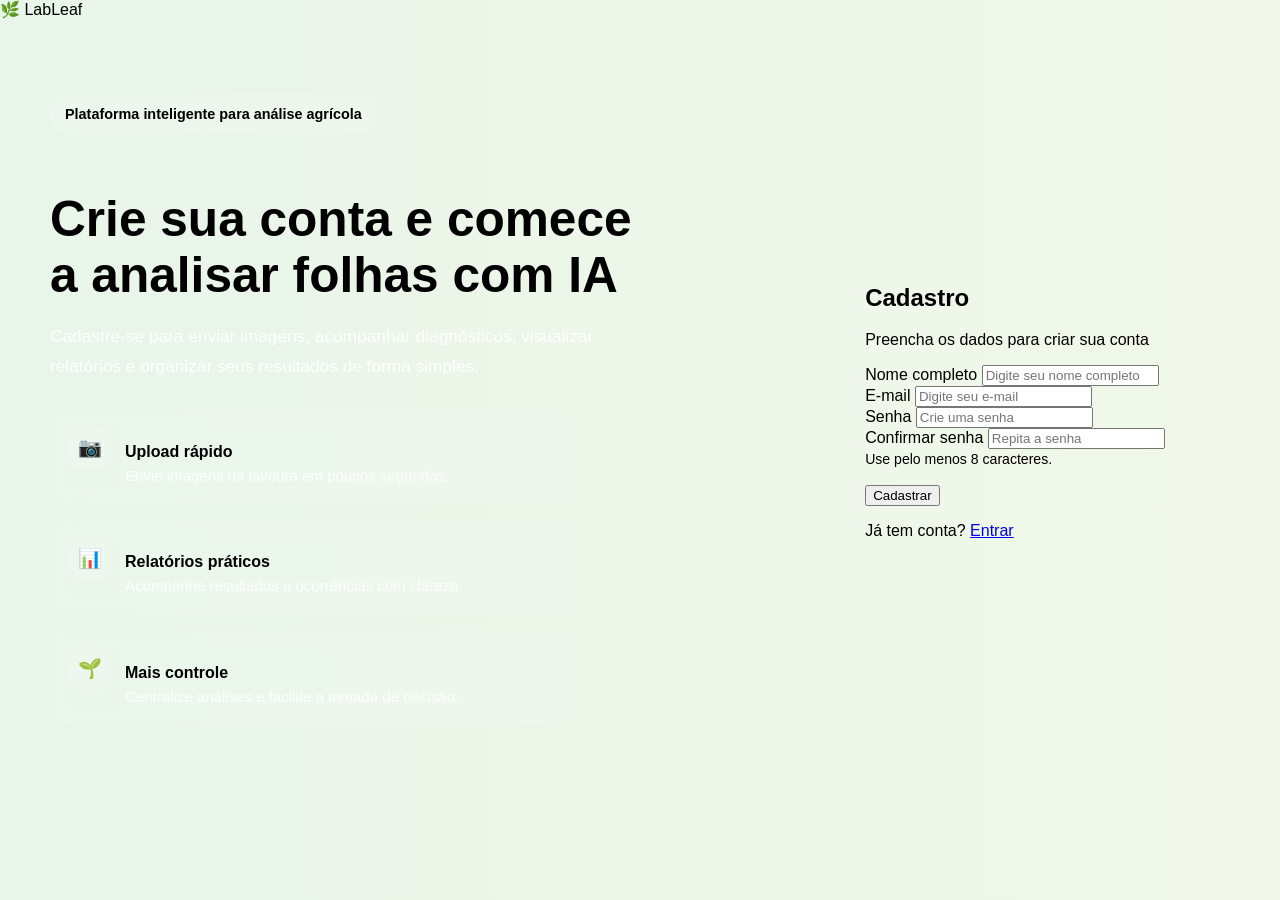
==== cadastro.html @ 976dfda2 "organizado telas de login e cadastro" ====
<!doctype html>
<html lang="pt-BR">
  <head>
    <meta charset="UTF-8" />
    <meta name="viewport" content="width=device-width, initial-scale=1.0" />
    <title>Cadastro - LabLeaf</title>
    <link rel="stylesheet" href="style.css" />
    <link rel="stylesheet" href="cadastro.css" />
  </head>
  <body>
    <div class="page">
      <div class="overlay"></div>

      <header class="topbar">
        <div class="logo">
          <span class="logo-icon">🌿</span>
          <span>LabLeaf</span>
        </div>
      </header>

      <main class="cadastro-wrapper">
        <section class="cadastro-left">
          <span class="hero-badge"
            >Plataforma inteligente para análise agrícola</span
          >

          <h1>Crie sua conta e comece a analisar folhas com IA</h1>

          <p>
            Cadastre-se para enviar imagens, acompanhar diagnósticos, visualizar
            relatórios e organizar seus resultados de forma simples.
          </p>

          <div class="hero-highlights">
            <div class="highlight-card">
              <div class="highlight-icon">📷</div>
              <div>
                <h3>Upload rápido</h3>
                <p>Envie imagens da lavoura em poucos segundos.</p>
              </div>
            </div>

            <div class="highlight-card">
              <div class="highlight-icon">📊</div>
              <div>
                <h3>Relatórios práticos</h3>
                <p>Acompanhe resultados e ocorrências com clareza.</p>
              </div>
            </div>

            <div class="highlight-card">
              <div class="highlight-icon">🌱</div>
              <div>
                <h3>Mais controle</h3>
                <p>Centralize análises e facilite a tomada de decisão.</p>
              </div>
            </div>
          </div>
        </section>

        <section class="cadastro-right">
          <div class="form-card cadastro-card">
            <h2>Cadastro</h2>
            <p class="subtitle">Preencha os dados para criar sua conta</p>

            <form onsubmit="cadastrar(event)">
              <div class="input-group">
                <label for="nome">Nome completo</label>
                <input
                  type="text"
                  id="nome"
                  placeholder="Digite seu nome completo"
                  required
                />
              </div>

              <div class="input-group">
                <label for="email">E-mail</label>
                <input
                  type="email"
                  id="email"
                  placeholder="Digite seu e-mail"
                  required
                />
              </div>

              <div class="input-group">
                <label for="senha">Senha</label>
                <input
                  type="password"
                  id="senha"
                  placeholder="Crie uma senha"
                  required
                />
              </div>

              <div class="input-group">
                <label for="confirmarSenha">Confirmar senha</label>
                <input
                  type="password"
                  id="confirmarSenha"
                  placeholder="Repita a senha"
                  required
                />
              </div>

              <div class="password-tips">
                <span>Use pelo menos 8 caracteres.</span>
              </div>

              <button type="submit" class="btn-primary">Cadastrar</button>

              <p class="form-link-text">
                Já tem conta? <a href="login.html">Entrar</a>
              </p>
            </form>
          </div>
        </section>
      </main>
    </div>

    <script src="auth.js"></script>
  </body>
</html>
---- style.css ----
*{
  box-sizing: border-box;
}

body{
  margin: 0;
  padding: 0;
  font-family: Arial, Helvetica, sans-serif;
  background: linear-gradient(to right, #e8f5e9, #f1f8e9);
  min-height: 100vh;
  display: flex;
  flex-direction: column;
}

.container{
  width: 100%;
  max-width: 1200px;
  margin: 0 auto;
  padding: 40px 20px;
  flex: 1;
}

.cabecalho {
    width: 100%;
    height: 80px;
    background: linear-gradient(90deg, #0F3D66 0%, #1F5F8B 50%, #4FA3A5 100%);
    display: flex;
    align-items: center;
    justify-content: space-between;
    padding: 0 30px;
    color: white;
}

.logo-area {
    display: flex;
    align-items: center;
}

.logo-img {
    height: 55px;
    width: auto;
    object-fit: contain;
}

.menu {
    display: flex;
    gap: 30px;
}

.menu a {
    text-decoration: none;
    color: rgba(255, 255, 255, 0.85);
    font-size: 15px;
    transition: 0.3s;
    position: relative;
}

.menu a:hover {
    color: white;
}

.menu .active {
    font-weight: bold;
}

.menu .active::after {
    content: "";
    position: absolute;
    left: 0;
    bottom: -8px;
    width: 100%;
    height: 3px;
    background: #7EC8E3;
    border-radius: 2px;
}

.user {
    display: flex;
    align-items: center;
    gap: 8px;
    font-size: 14px;
    text-decoration: none;
    color: white;
    padding: 8px 12px;
    border-radius: 8px;
    transition: background 0.3s ease;
}

.user:hover {
    background: rgba(255, 255, 255, 0.12);
}

.user-icon {
    font-size: 18px;
}

.seta {
    font-size: 11px;
}

.bg{
  width: 30px;
  height: auto;
  cursor: pointer;
  margin-right: 10px;
}

.agri{
  color: white;
  font-size: 25px;
  text-decoration: none;
}

.conteudo-principal-escrito-titulo{
  font-size: clamp(32px, 5vw, 56px);
  margin-bottom: 20px;
}

.corpo-secundario-titulo{
  color: #2e7d32;
}

.upload{
  cursor: pointer;
  padding: 14px 20px;
  border-radius: 8px;
  border: 2px solid #333;
  background: white;
  font-size: 15px;
  transition: 0.2s;
}

.upload:hover{
  background: #f0f0f0;
}

.footer-contato{
  display: flex;
  justify-content: space-between;
  align-items: center;
  background: linear-gradient(90deg, #0F3D66 0%, #1F5F8B 50%, #4FA3A5 100%);
  color: white;
  padding: 18px 20px;
  gap: 15px;
}

.github-link{
  color: white;
  text-decoration: none;
  font-weight: bold;
  padding: 10px 15px;
  border-radius: 5px;
}

.github-link:hover{
  background-color: #c7c9c8;
  color: black;
}

img{
  max-width: 100%;
  height: auto;
  display: block;
  margin-top: 10px;
}

@media (max-width: 768px){
  .cabecalho{
    padding: 10px;
  }

  .agri{
    font-size: 20px;
  }

  .bg{
    width: 26px;
  }

  .conteudo-principal-escrito-titulo{
    font-size: 30px;
  }

  .footer-contato{
    flex-direction: column;
    text-align: center;
    gap: 12px;
  }

  .footer-contato h4{
    margin: 0;
  }

  .upload{
    max-width: 100%;
  }

  .github-link{
    width: 100%;
    max-width: 220px;
    text-align: center;
  }
}

#previewImagem{
  max-width: 400px;
  width: 100%;
  height: auto;
  margin-top: 15px;
  border-radius: 8px;
}

#nomeArquivo{
  margin-top: 10px;
  font-size: 14px;
  color: #333;
}
---- cadastro.css ----
.cadastro-wrapper {
  position: relative;
  z-index: 2;
  min-height: calc(100vh - 88px);
  display: grid;
  grid-template-columns: 1.15fr 430px;
  align-items: center;
  gap: 48px;
  padding: 10px 50px 40px;
}

.cadastro-left {
  color: var(--branco);
  max-width: 620px;
}

.hero-badge {
  display: inline-block;
  margin-bottom: 18px;
  padding: 10px 14px;
  border-radius: 999px;
  background: rgba(255, 255, 255, 0.14);
  border: 1px solid rgba(255, 255, 255, 0.18);
  font-size: 0.9rem;
  font-weight: 600;
}

.cadastro-left h1 {
  font-size: 3.1rem;
  line-height: 1.12;
  margin-bottom: 18px;
}

.cadastro-left p {
  font-size: 1.08rem;
  line-height: 1.75;
  color: rgba(255, 255, 255, 0.92);
  max-width: 560px;
  margin-bottom: 28px;
}

.hero-highlights {
  display: grid;
  gap: 16px;
  max-width: 520px;
}

.highlight-card {
  display: flex;
  align-items: flex-start;
  gap: 14px;
  background: rgba(255, 255, 255, 0.1);
  border: 1px solid rgba(255, 255, 255, 0.16);
  border-radius: 18px;
  padding: 16px 18px;
  backdrop-filter: blur(8px);
}

.highlight-icon {
  width: 42px;
  height: 42px;
  border-radius: 12px;
  display: flex;
  align-items: center;
  justify-content: center;
  background: rgba(255, 255, 255, 0.16);
  font-size: 1.2rem;
  flex-shrink: 0;
}

.highlight-card h3 {
  font-size: 1rem;
  margin-bottom: 4px;
  color: var(--branco);
}

.highlight-card p {
  font-size: 0.94rem;
  line-height: 1.5;
  color: rgba(255, 255, 255, 0.88);
  margin: 0;
}

.cadastro-right {
  display: flex;
  justify-content: center;
}

.cadastro-card {
  max-width: 430px;
}

.password-tips {
  margin: 2px 0 18px;
  font-size: 0.88rem;
  color: var(--texto-suave);
}

@media (max-width: 1080px) {
  .cadastro-wrapper {
    grid-template-columns: 1fr;
    justify-items: center;
    gap: 34px;
    padding: 20px 24px 40px;
  }

  .cadastro-left {
    max-width: 760px;
    text-align: center;
  }
}

@media (max-width: 680px) {
  .cadastro-wrapper {
    padding: 12px 16px 30px;
  }

  .cadastro-left h1 {
    font-size: 2.3rem;
  }

  .cadastro-left p {
    font-size: 1rem;
  }
}
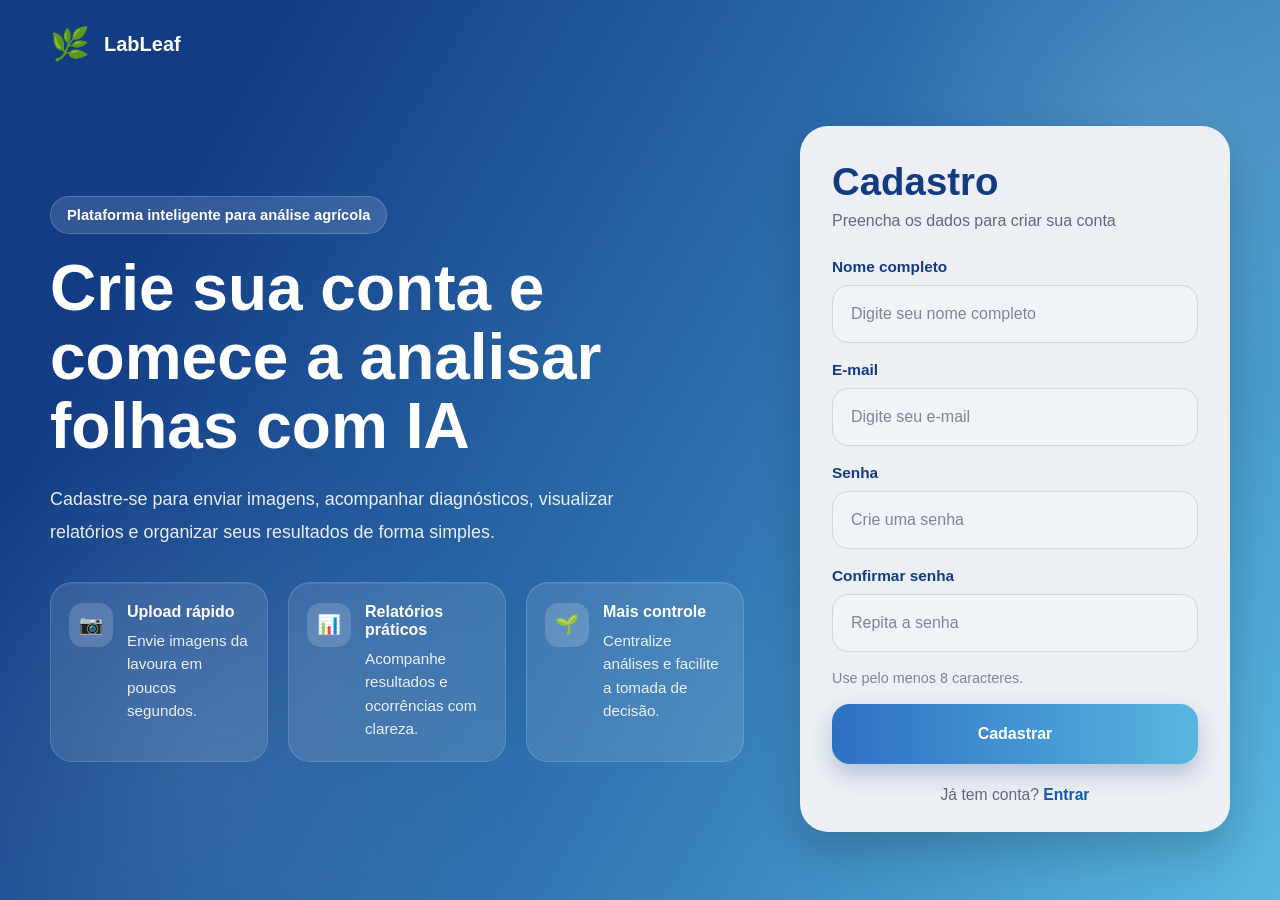
==== commit ef203a27: "cadastro" ====
--- a/cadastro.html
+++ b/cadastro.html
@@ -4,7 +4,6 @@
     <meta charset="UTF-8" />
     <meta name="viewport" content="width=device-width, initial-scale=1.0" />
     <title>Cadastro - LabLeaf</title>
-    <link rel="stylesheet" href="style.css" />
     <link rel="stylesheet" href="cadastro.css" />
   </head>
   <body>
--- a/cadastro.css
+++ b/cadastro.css
@@ -1,125 +1,394 @@
+:root {
+  --azul-escuro: #123c84;
+  --azul-medio: #2d6fc4;
+  --azul-claro: #58b7df;
+  --branco: #ffffff;
+  --branco-suave: rgba(255, 255, 255, 0.9);
+  --card-claro: #eceff3;
+  --texto-escuro: #133b82;
+  --texto-medio: #5d6b7f;
+  --texto-suave: #7b8798;
+  --borda-input: #cfd6df;
+  --sombra-card: 0 18px 40px rgba(0, 0, 0, 0.18);
+  --sombra-botao: 0 10px 22px rgba(23, 78, 155, 0.28);
+}
+
+* {
+  margin: 0;
+  padding: 0;
+  box-sizing: border-box;
+}
+
+html,
+body {
+  min-height: 100vh;
+  font-family: "Segoe UI", Tahoma, Geneva, Verdana, sans-serif;
+}
+
+body {
+  background: linear-gradient(120deg, var(--azul-escuro) 15%, #3278b4 60%, var(--azul-claro) 100%);
+  color: var(--branco);
+}
+
+.page {
+  position: relative;
+  min-height: 100vh;
+  overflow: hidden;
+}
+
+.overlay {
+  position: absolute;
+  inset: 0;
+  background:
+    radial-gradient(circle at 15% 85%, rgba(255, 255, 255, 0.08), transparent 25%),
+    radial-gradient(circle at 90% 15%, rgba(255, 255, 255, 0.1), transparent 20%);
+  z-index: 1;
+  pointer-events: none;
+}
+
+.topbar {
+  position: relative;
+  z-index: 2;
+  height: 88px;
+  display: flex;
+  align-items: center;
+  padding: 0 50px;
+}
+
+.logo {
+  display: flex;
+  align-items: center;
+  gap: 14px;
+  font-size: 1.25rem;
+  font-weight: 700;
+  color: var(--branco);
+}
+
+.logo-icon {
+  font-size: 2rem;
+  line-height: 1;
+}
+
 .cadastro-wrapper {
   position: relative;
   z-index: 2;
   min-height: calc(100vh - 88px);
   display: grid;
-  grid-template-columns: 1.15fr 430px;
-  align-items: center;
-  gap: 48px;
+  grid-template-columns: minmax(0, 1.1fr) 430px;
+  align-items: center;
+  gap: 56px;
   padding: 10px 50px 40px;
 }
 
 .cadastro-left {
-  color: var(--branco);
-  max-width: 620px;
+  max-width: 700px;
+  color: var(--branco);
 }
 
 .hero-badge {
   display: inline-block;
-  margin-bottom: 18px;
-  padding: 10px 14px;
+  margin-bottom: 20px;
+  padding: 10px 16px;
   border-radius: 999px;
   background: rgba(255, 255, 255, 0.14);
   border: 1px solid rgba(255, 255, 255, 0.18);
-  font-size: 0.9rem;
+  color: var(--branco);
+  font-size: 0.92rem;
   font-weight: 600;
+  backdrop-filter: blur(8px);
 }
 
 .cadastro-left h1 {
-  font-size: 3.1rem;
-  line-height: 1.12;
-  margin-bottom: 18px;
-}
-
-.cadastro-left p {
-  font-size: 1.08rem;
-  line-height: 1.75;
-  color: rgba(255, 255, 255, 0.92);
-  max-width: 560px;
-  margin-bottom: 28px;
+  font-size: 4rem;
+  line-height: 1.08;
+  font-weight: 800;
+  margin-bottom: 22px;
+  max-width: 680px;
+}
+
+.cadastro-left > p {
+  font-size: 1.12rem;
+  line-height: 1.8;
+  color: var(--branco-suave);
+  max-width: 620px;
+  margin-bottom: 34px;
 }
 
 .hero-highlights {
   display: grid;
-  gap: 16px;
-  max-width: 520px;
+  grid-template-columns: repeat(3, minmax(0, 1fr));
+  gap: 20px;
+  max-width: 860px;
 }
 
 .highlight-card {
   display: flex;
   align-items: flex-start;
   gap: 14px;
-  background: rgba(255, 255, 255, 0.1);
-  border: 1px solid rgba(255, 255, 255, 0.16);
-  border-radius: 18px;
-  padding: 16px 18px;
-  backdrop-filter: blur(8px);
+  min-height: 132px;
+  padding: 20px 18px;
+  background: rgba(255, 255, 255, 0.11);
+  border: 1px solid rgba(255, 255, 255, 0.14);
+  border-radius: 22px;
+  backdrop-filter: blur(10px);
+  box-shadow: inset 0 1px 0 rgba(255, 255, 255, 0.08);
 }
 
 .highlight-icon {
-  width: 42px;
-  height: 42px;
-  border-radius: 12px;
+  width: 44px;
+  height: 44px;
+  border-radius: 14px;
+  flex-shrink: 0;
   display: flex;
   align-items: center;
   justify-content: center;
   background: rgba(255, 255, 255, 0.16);
   font-size: 1.2rem;
-  flex-shrink: 0;
 }
 
 .highlight-card h3 {
   font-size: 1rem;
-  margin-bottom: 4px;
-  color: var(--branco);
+  font-weight: 700;
+  color: var(--branco);
+  margin-bottom: 8px;
 }
 
 .highlight-card p {
-  font-size: 0.94rem;
-  line-height: 1.5;
-  color: rgba(255, 255, 255, 0.88);
+  font-size: 0.95rem;
+  line-height: 1.55;
+  color: rgba(255, 255, 255, 0.9);
   margin: 0;
 }
 
 .cadastro-right {
   display: flex;
   justify-content: center;
+  align-items: center;
+}
+
+.form-card {
+  width: 100%;
+  background: var(--card-claro);
+  border-radius: 28px;
+  padding: 34px 32px 28px;
+  box-shadow: var(--sombra-card);
 }
 
 .cadastro-card {
   max-width: 430px;
 }
 
+.form-card h2 {
+  font-size: 2.4rem;
+  color: var(--texto-escuro);
+  font-weight: 800;
+  margin-bottom: 8px;
+}
+
+.subtitle {
+  color: var(--texto-medio);
+  font-size: 1rem;
+  margin-bottom: 28px;
+}
+
+form {
+  width: 100%;
+}
+
+.input-group {
+  margin-bottom: 18px;
+}
+
+.input-group label {
+  display: block;
+  margin-bottom: 9px;
+  color: var(--texto-escuro);
+  font-size: 0.96rem;
+  font-weight: 700;
+}
+
+.input-group input {
+  width: 100%;
+  height: 58px;
+  border: 1px solid var(--borda-input);
+  border-radius: 16px;
+  padding: 0 18px;
+  background: #f0f3f7;
+  font-size: 1rem;
+  color: #24374f;
+  outline: none;
+  transition: 0.2s ease;
+}
+
+.input-group input::placeholder {
+  color: #7d8794;
+}
+
+.input-group input:focus {
+  border-color: var(--azul-medio);
+  background: #f7f9fb;
+  box-shadow: 0 0 0 4px rgba(45, 111, 196, 0.12);
+}
+
 .password-tips {
-  margin: 2px 0 18px;
-  font-size: 0.88rem;
+  margin: 4px 0 18px;
+  font-size: 0.9rem;
   color: var(--texto-suave);
 }
 
-@media (max-width: 1080px) {
+.btn-primary {
+  width: 100%;
+  height: 60px;
+  border: none;
+  border-radius: 18px;
+  background: linear-gradient(90deg, var(--azul-medio), var(--azul-claro));
+  color: var(--branco);
+  font-size: 1rem;
+  font-weight: 800;
+  cursor: pointer;
+  box-shadow: var(--sombra-botao);
+  transition: transform 0.2s ease, opacity 0.2s ease;
+}
+
+.btn-primary:hover {
+  opacity: 0.95;
+  transform: translateY(-1px);
+}
+
+.btn-primary:active {
+  transform: translateY(0);
+}
+
+.form-link-text {
+  margin-top: 22px;
+  text-align: center;
+  font-size: 0.98rem;
+  color: var(--texto-medio);
+}
+
+.form-link-text a {
+  color: #1458b3;
+  font-weight: 700;
+  text-decoration: none;
+}
+
+.form-link-text a:hover {
+  text-decoration: underline;
+}
+
+@media (max-width: 1180px) {
   .cadastro-wrapper {
     grid-template-columns: 1fr;
-    justify-items: center;
-    gap: 34px;
-    padding: 20px 24px 40px;
+    gap: 38px;
+    padding: 20px 28px 40px;
   }
 
   .cadastro-left {
-    max-width: 760px;
+    max-width: 850px;
     text-align: center;
-  }
-}
-
-@media (max-width: 680px) {
+    margin: 0 auto;
+  }
+
+  .cadastro-left h1,
+  .cadastro-left > p {
+    max-width: none;
+  }
+
+  .hero-highlights {
+    grid-template-columns: repeat(3, minmax(0, 1fr));
+    max-width: none;
+  }
+
+  .cadastro-right {
+    width: 100%;
+  }
+}
+
+@media (max-width: 860px) {
+  .topbar {
+    padding: 0 22px;
+  }
+
   .cadastro-wrapper {
-    padding: 12px 16px 30px;
+    padding: 12px 22px 34px;
   }
 
   .cadastro-left h1 {
-    font-size: 2.3rem;
-  }
-
-  .cadastro-left p {
+    font-size: 2.9rem;
+  }
+
+  .hero-highlights {
+    grid-template-columns: 1fr;
+    max-width: 540px;
+    margin: 0 auto;
+  }
+
+  .highlight-card {
+    min-height: auto;
+  }
+}
+
+@media (max-width: 560px) {
+  .topbar {
+    height: 78px;
+    padding: 0 16px;
+  }
+
+  .logo {
+    font-size: 1.1rem;
+    gap: 10px;
+  }
+
+  .logo-icon {
+    font-size: 1.7rem;
+  }
+
+  .cadastro-wrapper {
+    min-height: calc(100vh - 78px);
+    padding: 8px 16px 28px;
+    gap: 26px;
+  }
+
+  .cadastro-left h1 {
+    font-size: 2.2rem;
+  }
+
+  .cadastro-left > p {
     font-size: 1rem;
+    line-height: 1.65;
+  }
+
+  .hero-badge {
+    font-size: 0.82rem;
+    padding: 9px 13px;
+  }
+
+  .form-card {
+    padding: 26px 20px 24px;
+    border-radius: 22px;
+  }
+
+  .form-card h2 {
+    font-size: 2rem;
+  }
+
+  .subtitle {
+    font-size: 0.95rem;
+    margin-bottom: 22px;
+  }
+
+  .input-group input {
+    height: 54px;
+    border-radius: 14px;
+    font-size: 0.96rem;
+  }
+
+  .btn-primary {
+    height: 56px;
+    border-radius: 16px;
+  }
+
+  .form-link-text {
+    font-size: 0.94rem;
   }
 }
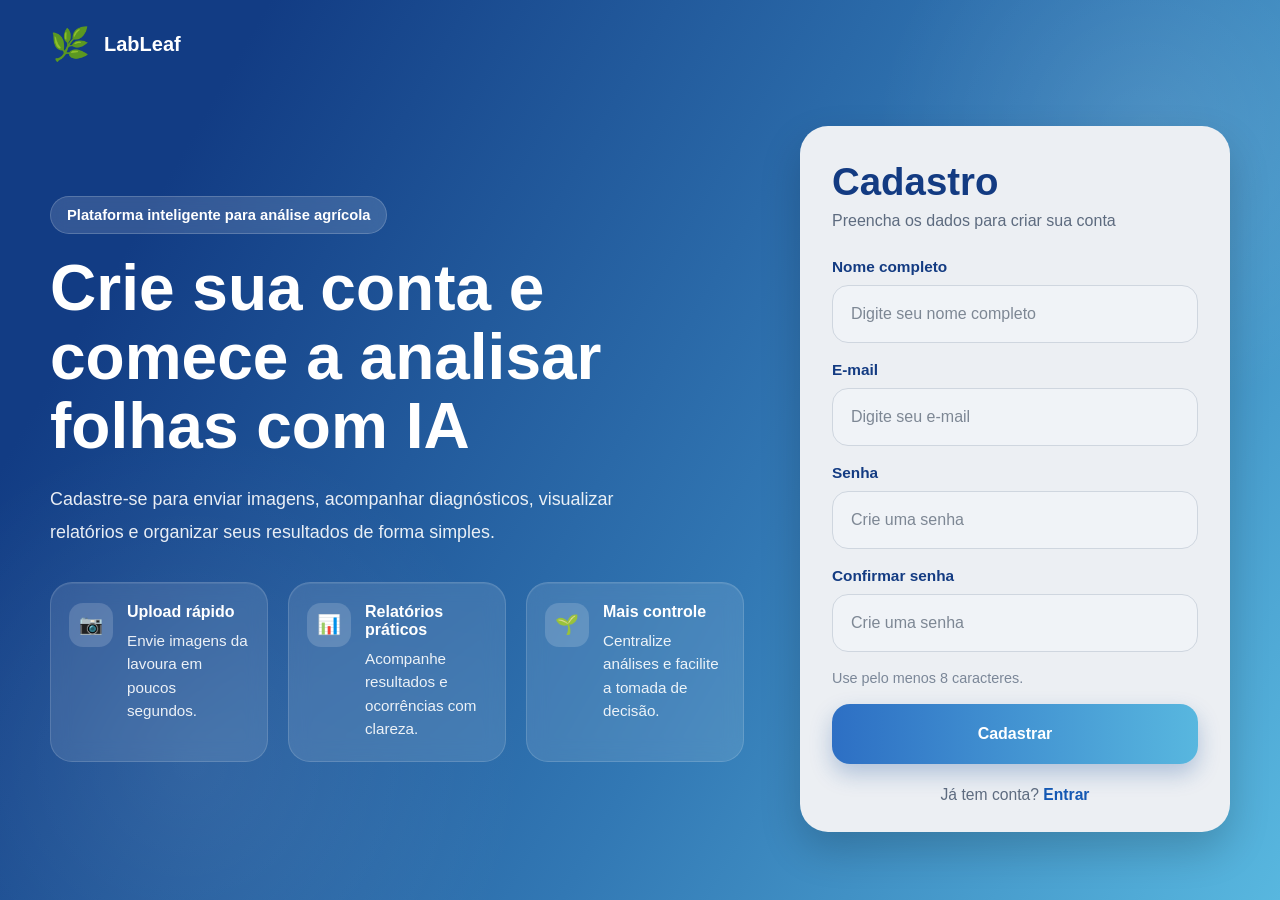
==== commit 8c5222f7: "modified analise page" ====
--- a/cadastro.html
+++ b/cadastro.html
@@ -97,8 +97,9 @@
                 <label for="confirmarSenha">Confirmar senha</label>
                 <input
                   type="password"
-                  id="confirmarSenha"
-                  placeholder="Repita a senha"
+                  id="senha"
+                  placeholder="Crie uma senha"
+                  minlength="8"
                   required
                 />
               </div>
@@ -106,6 +107,7 @@
               <div class="password-tips">
                 <span>Use pelo menos 8 caracteres.</span>
               </div>
+              <div id="erroSenha" style="color: red; font-size: 0.9rem"></div>
 
               <button type="submit" class="btn-primary">Cadastrar</button>
 
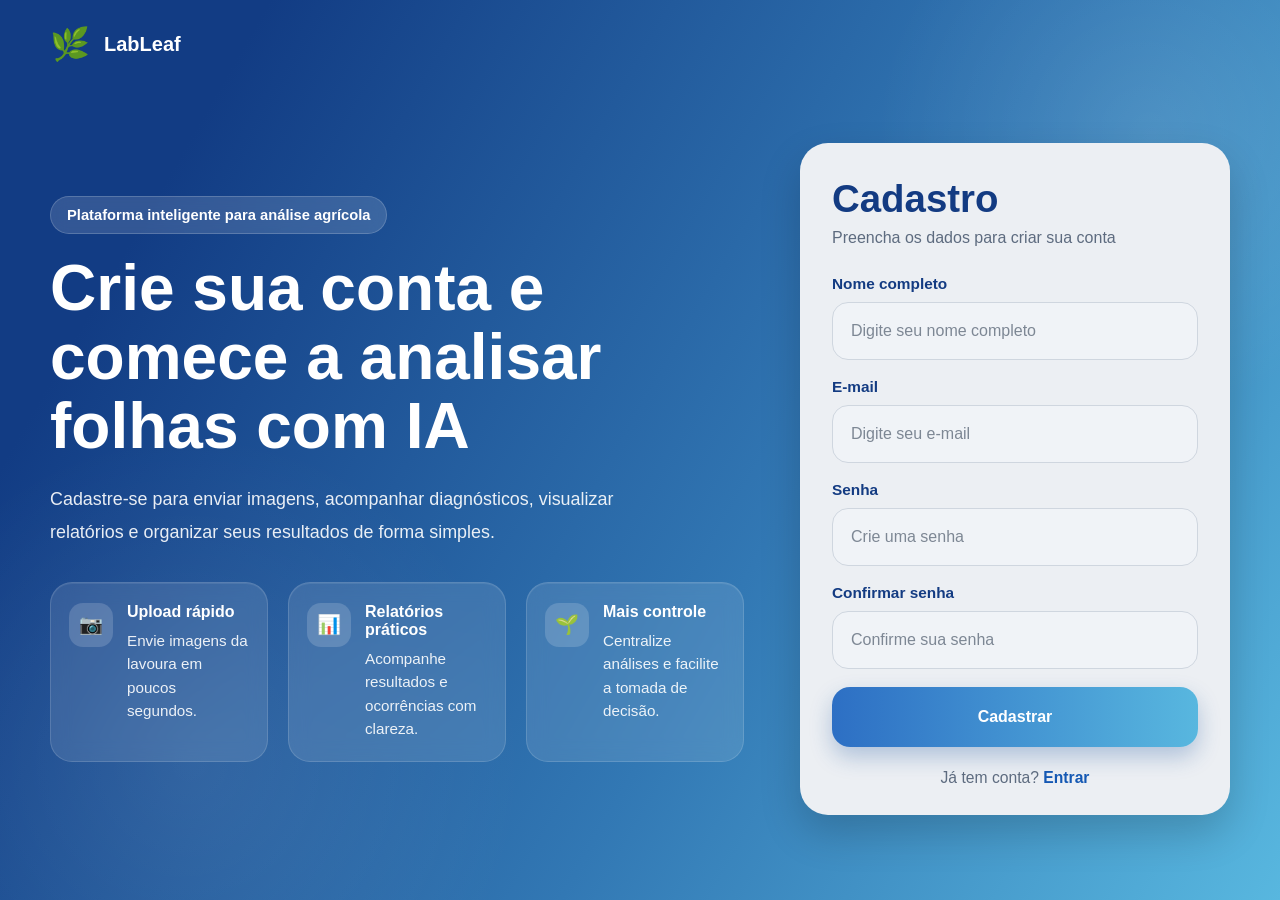
==== commit 01f5d9b3: "botao de cadastro arrumado" ====
--- a/cadastro.html
+++ b/cadastro.html
@@ -6,6 +6,7 @@
     <title>Cadastro - LabLeaf</title>
     <link rel="stylesheet" href="cadastro.css" />
   </head>
+
   <body>
     <div class="page">
       <div class="overlay"></div>
@@ -18,16 +19,17 @@
       </header>
 
       <main class="cadastro-wrapper">
+        <!-- LADO ESQUERDO -->
         <section class="cadastro-left">
-          <span class="hero-badge"
-            >Plataforma inteligente para análise agrícola</span
-          >
+          <span class="hero-badge">
+            Plataforma inteligente para análise agrícola
+          </span>
 
           <h1>Crie sua conta e comece a analisar folhas com IA</h1>
 
           <p>
-            Cadastre-se para enviar imagens, acompanhar diagnósticos, visualizar
-            relatórios e organizar seus resultados de forma simples.
+            Cadastre-se para enviar imagens, acompanhar diagnósticos,
+            visualizar relatórios e organizar seus resultados de forma simples.
           </p>
 
           <div class="hero-highlights">
@@ -57,12 +59,14 @@
           </div>
         </section>
 
+        <!-- LADO DIREITO -->
         <section class="cadastro-right">
           <div class="form-card cadastro-card">
             <h2>Cadastro</h2>
             <p class="subtitle">Preencha os dados para criar sua conta</p>
 
             <form onsubmit="cadastrar(event)">
+              <!-- NOME -->
               <div class="input-group">
                 <label for="nome">Nome completo</label>
                 <input
@@ -73,6 +77,7 @@
                 />
               </div>
 
+              <!-- EMAIL -->
               <div class="input-group">
                 <label for="email">E-mail</label>
                 <input
@@ -83,18 +88,9 @@
                 />
               </div>
 
+              <!-- SENHA -->
               <div class="input-group">
                 <label for="senha">Senha</label>
-                <input
-                  type="password"
-                  id="senha"
-                  placeholder="Crie uma senha"
-                  required
-                />
-              </div>
-
-              <div class="input-group">
-                <label for="confirmarSenha">Confirmar senha</label>
                 <input
                   type="password"
                   id="senha"
@@ -104,12 +100,28 @@
                 />
               </div>
 
-              <div class="password-tips">
-                <span>Use pelo menos 8 caracteres.</span>
+              <!-- CONFIRMAR SENHA -->
+              <div class="input-group">
+                <label for="confirmarSenha">Confirmar senha</label>
+                <input
+                  type="password"
+                  id="confirmarSenha"
+                  placeholder="Confirme sua senha"
+                  minlength="8"
+                  required
+                />
               </div>
-              <div id="erroSenha" style="color: red; font-size: 0.9rem"></div>
 
-              <button type="submit" class="btn-primary">Cadastrar</button>
+              <!-- ERRO -->
+              <div
+                id="erroSenha"
+                style="color: red; font-size: 0.9rem; margin-bottom: 10px"
+              ></div>
+
+              <!-- BOTÃO -->
+              <button type="submit" class="btn-primary">
+                Cadastrar
+              </button>
 
               <p class="form-link-text">
                 Já tem conta? <a href="login.html">Entrar</a>
@@ -122,4 +134,4 @@
 
     <script src="auth.js"></script>
   </body>
-</html>
+</html>
--- a/cadastro.css
+++ b/cadastro.css
@@ -26,7 +26,12 @@
 }
 
 body {
-  background: linear-gradient(120deg, var(--azul-escuro) 15%, #3278b4 60%, var(--azul-claro) 100%);
+  background: linear-gradient(
+    120deg,
+    var(--azul-escuro) 15%,
+    #3278b4 60%,
+    var(--azul-claro) 100%
+  );
   color: var(--branco);
 }
 
@@ -40,8 +45,16 @@
   position: absolute;
   inset: 0;
   background:
-    radial-gradient(circle at 15% 85%, rgba(255, 255, 255, 0.08), transparent 25%),
-    radial-gradient(circle at 90% 15%, rgba(255, 255, 255, 0.1), transparent 20%);
+    radial-gradient(
+      circle at 15% 85%,
+      rgba(255, 255, 255, 0.08),
+      transparent 25%
+    ),
+    radial-gradient(
+      circle at 90% 15%,
+      rgba(255, 255, 255, 0.1),
+      transparent 20%
+    );
   z-index: 1;
   pointer-events: none;
 }
@@ -247,7 +260,9 @@
   font-weight: 800;
   cursor: pointer;
   box-shadow: var(--sombra-botao);
-  transition: transform 0.2s ease, opacity 0.2s ease;
+  transition:
+    transform 0.2s ease,
+    opacity 0.2s ease;
 }
 
 .btn-primary:hover {
@@ -391,4 +406,4 @@
   .form-link-text {
     font-size: 0.94rem;
   }
-}+}
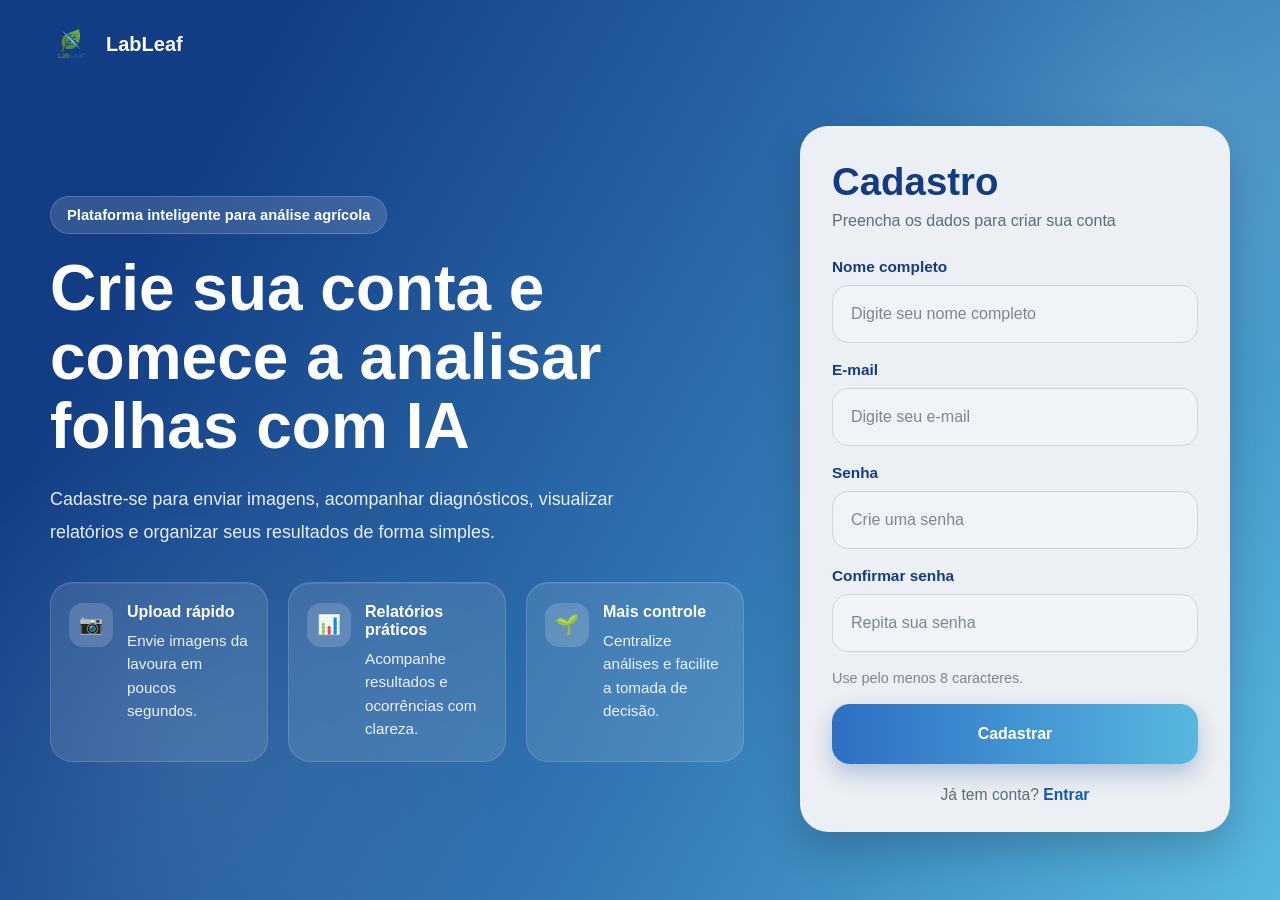
==== commit c05762af: "commit 24/04/2026" ====
--- a/cadastro.html
+++ b/cadastro.html
@@ -6,20 +6,18 @@
     <title>Cadastro - LabLeaf</title>
     <link rel="stylesheet" href="cadastro.css" />
   </head>
-
   <body>
     <div class="page">
       <div class="overlay"></div>
 
       <header class="topbar">
         <div class="logo">
-          <span class="logo-icon">🌿</span>
+          <img src="imagens/lableaf.png" alt="Logo LabLeaf" class="logo-img" />
           <span>LabLeaf</span>
         </div>
       </header>
 
       <main class="cadastro-wrapper">
-        <!-- LADO ESQUERDO -->
         <section class="cadastro-left">
           <span class="hero-badge">
             Plataforma inteligente para análise agrícola
@@ -28,8 +26,8 @@
           <h1>Crie sua conta e comece a analisar folhas com IA</h1>
 
           <p>
-            Cadastre-se para enviar imagens, acompanhar diagnósticos,
-            visualizar relatórios e organizar seus resultados de forma simples.
+            Cadastre-se para enviar imagens, acompanhar diagnósticos, visualizar
+            relatórios e organizar seus resultados de forma simples.
           </p>
 
           <div class="hero-highlights">
@@ -59,36 +57,34 @@
           </div>
         </section>
 
-        <!-- LADO DIREITO -->
         <section class="cadastro-right">
           <div class="form-card cadastro-card">
             <h2>Cadastro</h2>
             <p class="subtitle">Preencha os dados para criar sua conta</p>
 
             <form onsubmit="cadastrar(event)">
-              <!-- NOME -->
               <div class="input-group">
                 <label for="nome">Nome completo</label>
                 <input
                   type="text"
                   id="nome"
                   placeholder="Digite seu nome completo"
+                  autocomplete="name"
                   required
                 />
               </div>
 
-              <!-- EMAIL -->
               <div class="input-group">
                 <label for="email">E-mail</label>
                 <input
                   type="email"
                   id="email"
                   placeholder="Digite seu e-mail"
+                  autocomplete="email"
                   required
                 />
               </div>
 
-              <!-- SENHA -->
               <div class="input-group">
                 <label for="senha">Senha</label>
                 <input
@@ -96,32 +92,30 @@
                   id="senha"
                   placeholder="Crie uma senha"
                   minlength="8"
+                  autocomplete="new-password"
                   required
                 />
               </div>
 
-              <!-- CONFIRMAR SENHA -->
               <div class="input-group">
                 <label for="confirmarSenha">Confirmar senha</label>
                 <input
                   type="password"
                   id="confirmarSenha"
-                  placeholder="Confirme sua senha"
+                  placeholder="Repita sua senha"
                   minlength="8"
+                  autocomplete="new-password"
                   required
                 />
               </div>
 
-              <!-- ERRO -->
-              <div
-                id="erroSenha"
-                style="color: red; font-size: 0.9rem; margin-bottom: 10px"
-              ></div>
+              <div class="password-tips">
+                <span>Use pelo menos 8 caracteres.</span>
+              </div>
 
-              <!-- BOTÃO -->
-              <button type="submit" class="btn-primary">
-                Cadastrar
-              </button>
+              <div id="erroSenha" style="color: red; font-size: 0.9rem"></div>
+
+              <button type="submit" class="btn-primary">Cadastrar</button>
 
               <p class="form-link-text">
                 Já tem conta? <a href="login.html">Entrar</a>
--- a/cadastro.css
+++ b/cadastro.css
@@ -77,9 +77,10 @@
   color: var(--branco);
 }
 
-.logo-icon {
-  font-size: 2rem;
-  line-height: 1;
+.logo-img {
+  width: 42px;
+  height: 42px;
+  object-fit: contain;
 }
 
 .cadastro-wrapper {
